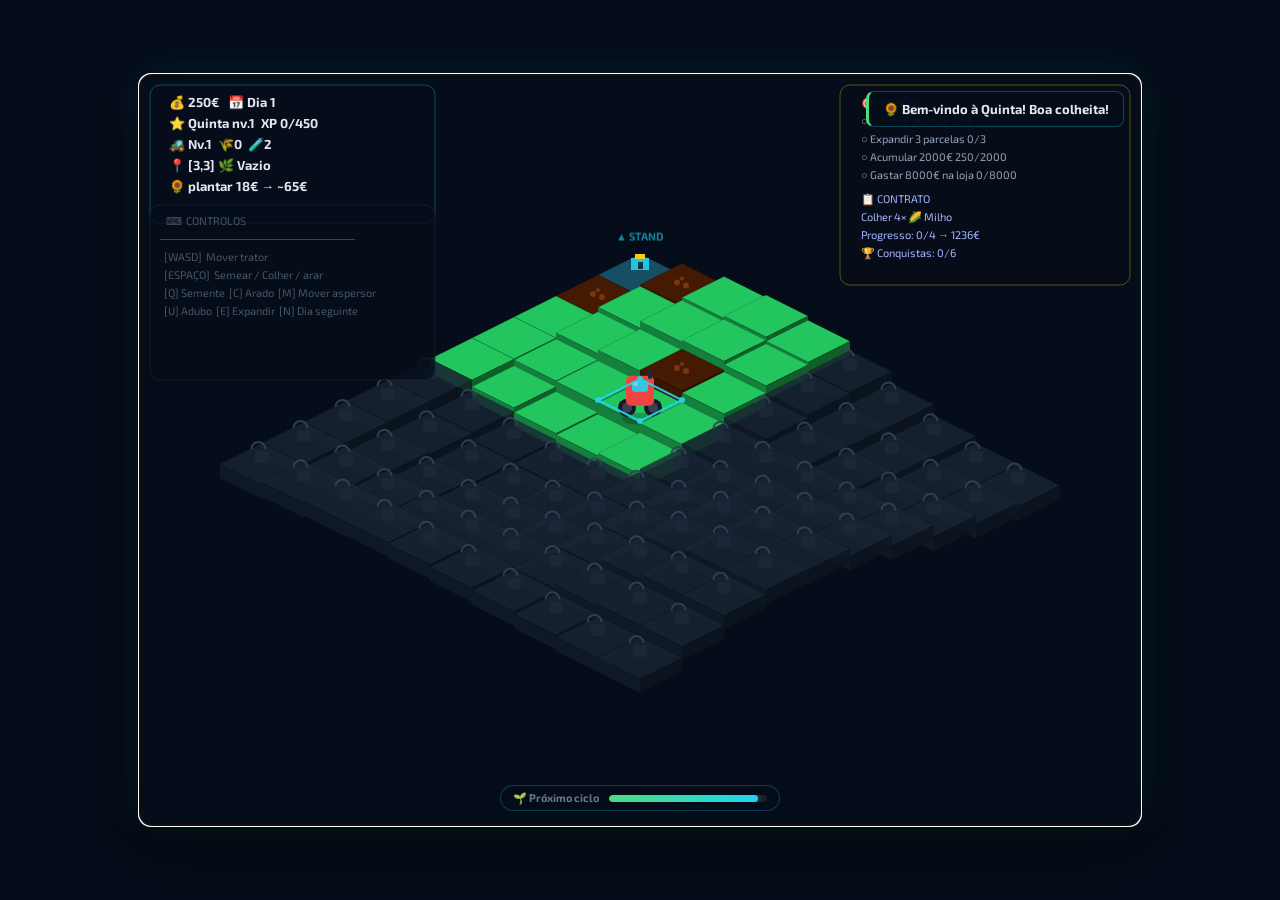
==== index.html @ 66c6b485 "Add initial Phaser isometric farm game Project scaffold for an isometric farm game using Phaser 3. A" ====
<!DOCTYPE html>
<html lang="pt">
<head>
    <meta charset="UTF-8">
    <meta name="viewport" content="width=device-width,initial-scale=1">
    <title>Quinta Isométrica — Turbo Edition</title>
    <link rel="preconnect" href="https://fonts.googleapis.com">
    <link rel="preconnect" href="https://fonts.gstatic.com" crossorigin>
    <link href="https://fonts.googleapis.com/css2?family=Exo+2:wght@400;700;900&display=swap" rel="stylesheet">
    <link rel="stylesheet" href="css/game.css">
</head>
<body>
<div id="game-wrapper">
    <div id="toasts"></div>
    <div id="growbar"><span>🌱 Próximo ciclo</span><div id="growtrack"><div id="growfill"></div></div></div>
</div>
<script src="phaser.min.js"></script>
<script src="js/config.js"></script>
<script src="js/ui.js"></script>
<script src="js/state.js"></script>
<script src="js/fsm.js"></script>
<script src="js/scenes/CenaQuinta.js"></script>
<script src="js/scenes/CenaLoja.js"></script>
<script src="js/main.js"></script>
</body>
</html>
---- css/game.css ----
* { margin: 0; padding: 0; box-sizing: border-box; }
body {
    background: #060d1a;
    display: flex;
    justify-content: center;
    align-items: center;
    height: 100vh;
    overflow: hidden;
}
#game-wrapper {
    position: relative;
    width: 1000px;
    height: 750px;
}
canvas {
    display: block;
    border-radius: 12px;
    box-shadow: 0 0 0 2px rgba(34,211,238,0.3), 0 0 40px rgba(34,211,238,0.12), 0 20px 50px rgba(0,0,0,0.8);
}
#toasts {
    position: absolute;
    top: 16px; right: 16px;
    display: flex; flex-direction: column; gap: 8px;
    z-index: 100; pointer-events: none;
}
.toast {
    background: rgba(6,13,26,0.96);
    border: 1px solid rgba(34,211,238,0.3);
    border-left: 3px solid #22d3ee;
    border-radius: 8px;
    padding: 9px 14px;
    color: #e2e8f0;
    font-family: 'Exo 2', sans-serif;
    font-size: 13px; font-weight: 700;
    animation: tIn 0.25s ease forwards;
    white-space: nowrap;
}
.toast.ok  { border-left-color: #4ade80; }
.toast.war { border-left-color: #facc15; }
.toast.err { border-left-color: #f87171; }
@keyframes tIn  { from { opacity:0; transform:translateX(16px); } to { opacity:1; transform:translateX(0); } }
@keyframes tOut { from { opacity:1; } to { opacity:0; transform:translateX(16px); } }
.coin-pop {
    position: absolute;
    font-family: 'Exo 2', sans-serif;
    font-size: 17px; font-weight: 900;
    color: #facc15;
    text-shadow: 0 0 10px rgba(250,204,21,0.7);
    pointer-events: none;
    animation: cpop 1s ease forwards;
}
@keyframes cpop { 0%{opacity:1;transform:translateY(0) scale(1);} 100%{opacity:0;transform:translateY(-55px) scale(1.2);} }
#growbar {
    position: absolute;
    bottom: 14px; left: 50%; transform: translateX(-50%);
    width: 280px;
    background: rgba(6,13,26,0.82);
    border: 1px solid rgba(34,211,238,0.25);
    border-radius: 20px;
    padding: 5px 12px;
    display: flex; align-items: center; gap: 10px;
    pointer-events: none;
}
#growbar span { font-family:'Exo 2',sans-serif; font-size:11px; font-weight:700; color:#64748b; white-space:nowrap; }
#growtrack { flex:1; height:7px; background:rgba(255,255,255,0.08); border-radius:10px; overflow:hidden; }
#growfill  { height:100%; background: linear-gradient(90deg,#4ade80,#22d3ee); border-radius:10px; width:0%; transition:width 0.15s linear; box-shadow:0 0 6px rgba(74,222,128,0.5); }
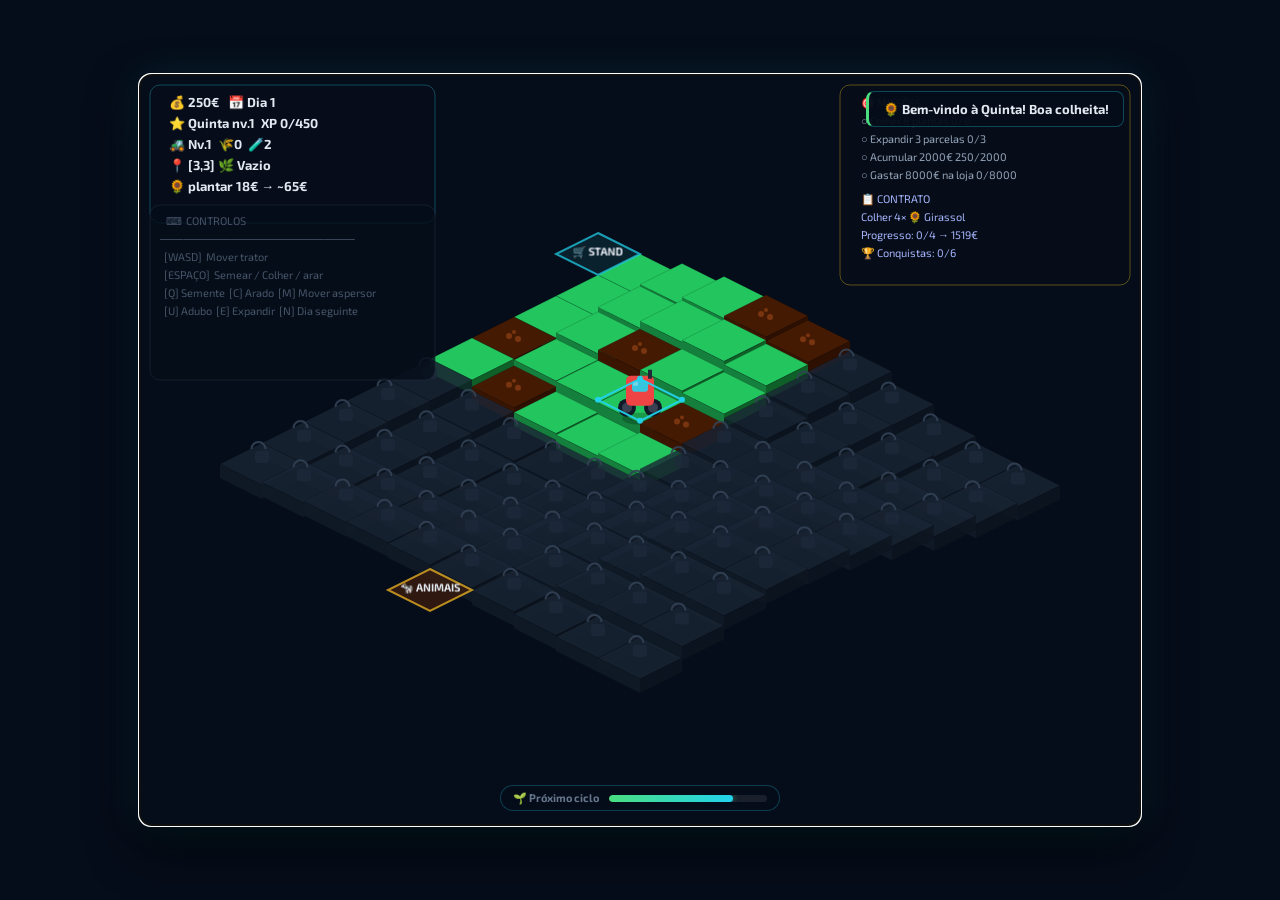
==== commit d6ebc4f1: "Criação de Pomar e de Curral de Animais" ====
--- a/index.html
+++ b/index.html
@@ -20,7 +20,9 @@
 <script src="js/state.js"></script>
 <script src="js/fsm.js"></script>
 <script src="js/scenes/CenaQuinta.js"></script>
+<script src="js/scenes/CenaPomar.js"></script>
+<script src="js/scenes/CenaAnimais.js"></script>
 <script src="js/scenes/CenaLoja.js"></script>
 <script src="js/main.js"></script>
 </body>
-</html>+</html>
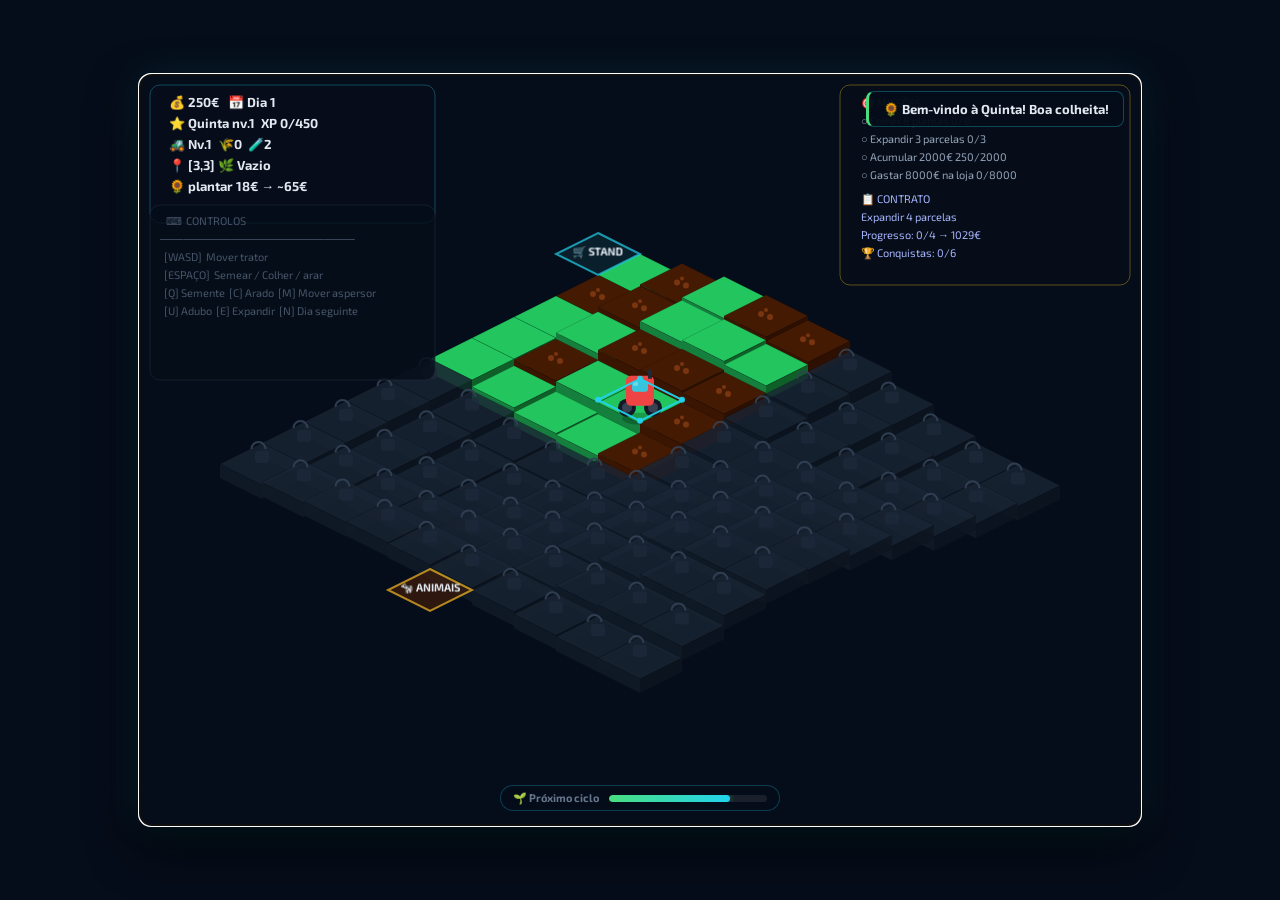
==== commit 59001d5b: "registo das cenas no index" ====
--- a/index.html
+++ b/index.html
@@ -23,6 +23,8 @@
 <script src="js/scenes/CenaPomar.js"></script>
 <script src="js/scenes/CenaAnimais.js"></script>
 <script src="js/scenes/CenaLoja.js"></script>
+<script src="js/scenes/TelaInicio.js"></script>
+<script src="js/scenes/MenuPausa.js"></script>
 <script src="js/main.js"></script>
 </body>
 </html>
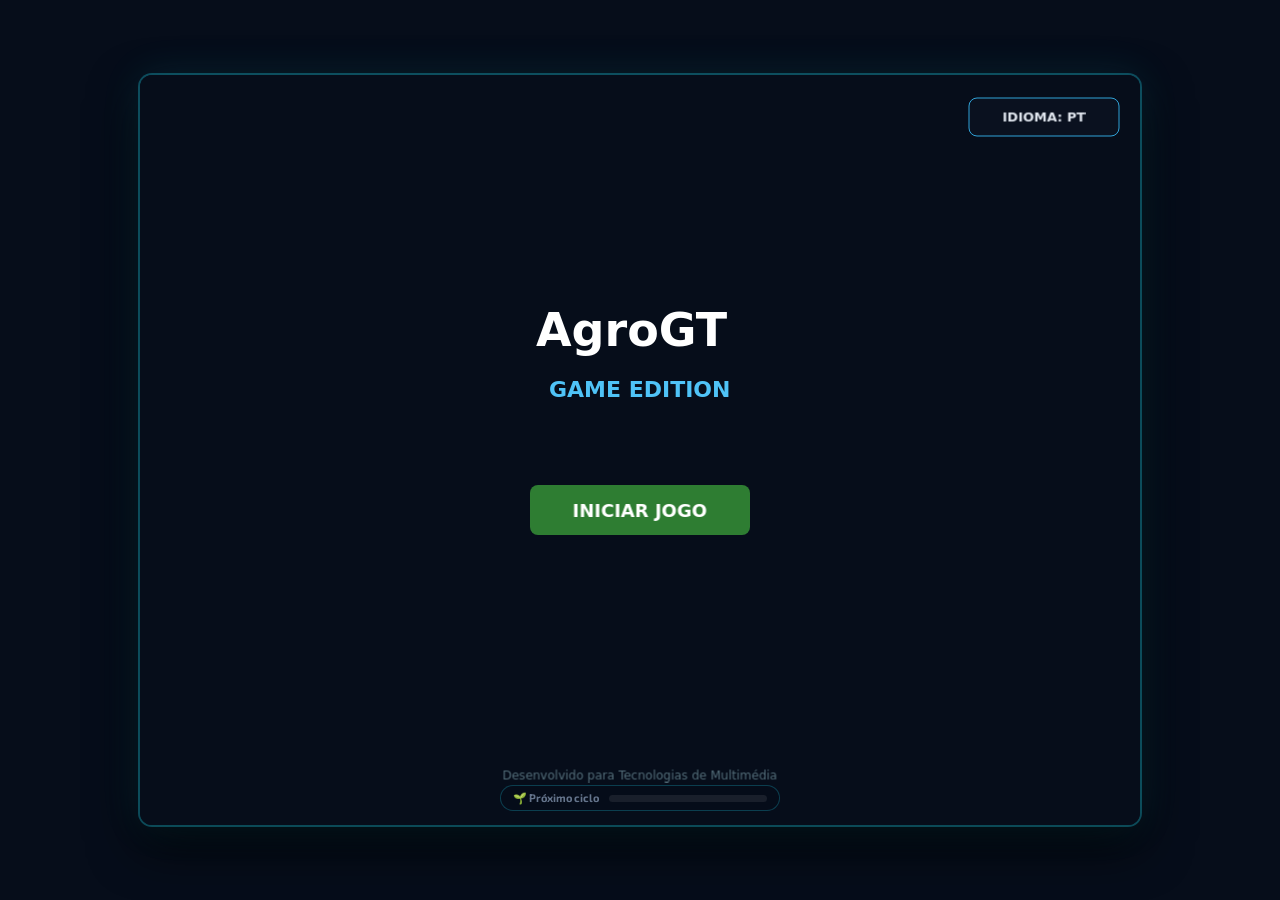
==== commit 682b09b4: "Add audio engine and i18n support Introduce AudioJogo (web audio helper) and IdiomasJogo (translatio" ====
--- a/index.html
+++ b/index.html
@@ -16,6 +16,8 @@
 </div>
 <script src="phaser.min.js"></script>
 <script src="js/config.js"></script>
+<script src="js/audio.js"></script>
+<script src="js/i18n.js"></script>
 <script src="js/ui.js"></script>
 <script src="js/state.js"></script>
 <script src="js/fsm.js"></script>
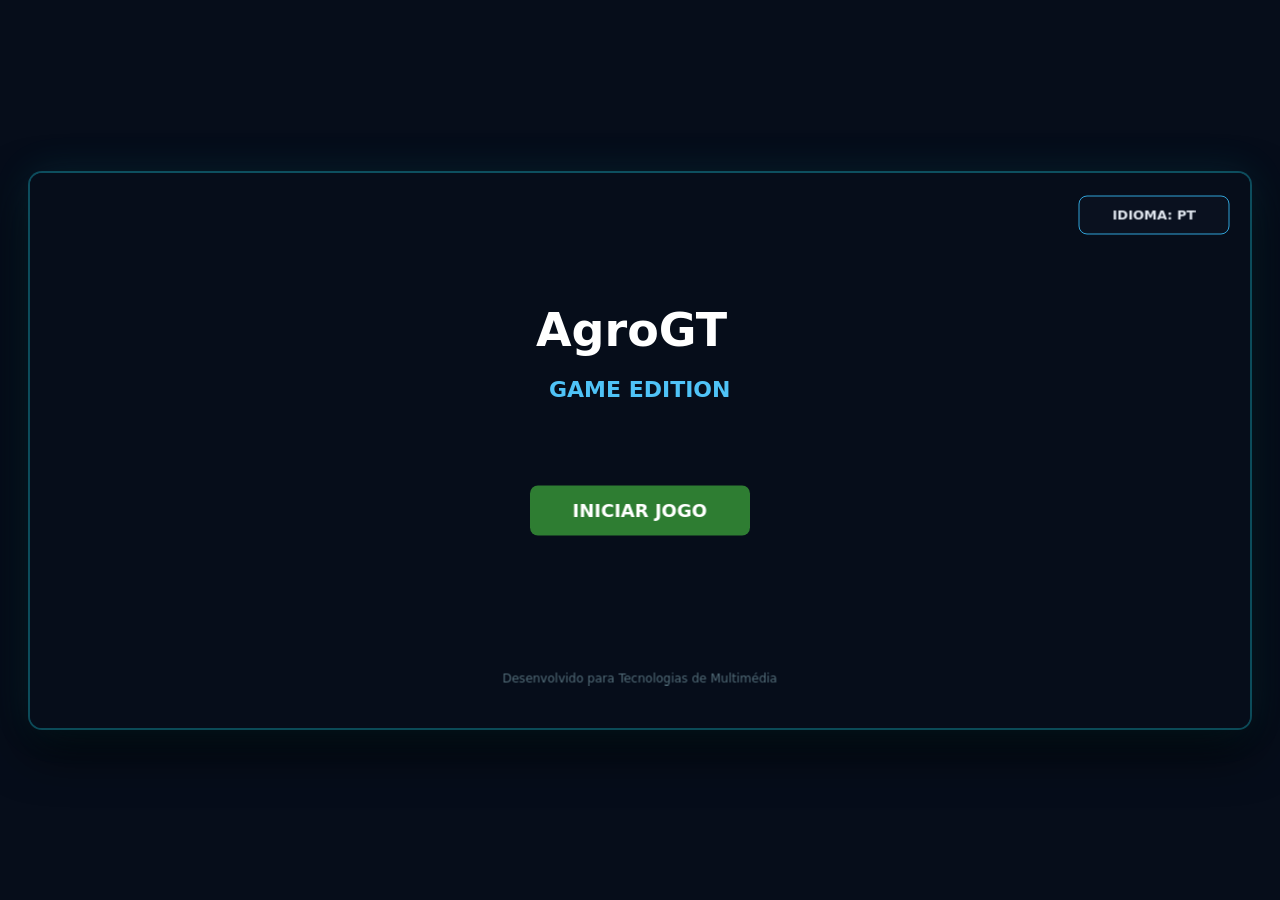
==== commit 06be1b31: "Seed-zones: crops, scenes and UI polish Adds a cache-busting version tag to CSS/JS and fixes HTML in" ====
--- a/index.html
+++ b/index.html
@@ -1,32 +1,32 @@
-<!DOCTYPE html>
+﻿<!DOCTYPE html>
 <html lang="pt">
 <head>
     <meta charset="UTF-8">
     <meta name="viewport" content="width=device-width,initial-scale=1">
-    <title>Quinta Isométrica — Turbo Edition</title>
     <link rel="preconnect" href="https://fonts.googleapis.com">
     <link rel="preconnect" href="https://fonts.gstatic.com" crossorigin>
     <link href="https://fonts.googleapis.com/css2?family=Exo+2:wght@400;700;900&display=swap" rel="stylesheet">
-    <link rel="stylesheet" href="css/game.css">
+    <link rel="stylesheet" href="css/game.css?v=seed-zones-10">
 </head>
 <body>
 <div id="game-wrapper">
     <div id="toasts"></div>
-    <div id="growbar"><span>🌱 Próximo ciclo</span><div id="growtrack"><div id="growfill"></div></div></div>
 </div>
 <script src="phaser.min.js"></script>
-<script src="js/config.js"></script>
-<script src="js/audio.js"></script>
-<script src="js/i18n.js"></script>
-<script src="js/ui.js"></script>
-<script src="js/state.js"></script>
-<script src="js/fsm.js"></script>
-<script src="js/scenes/CenaQuinta.js"></script>
-<script src="js/scenes/CenaPomar.js"></script>
-<script src="js/scenes/CenaAnimais.js"></script>
-<script src="js/scenes/CenaLoja.js"></script>
-<script src="js/scenes/TelaInicio.js"></script>
-<script src="js/scenes/MenuPausa.js"></script>
-<script src="js/main.js"></script>
+<script src="js/config.js?v=seed-zones-10"></script>
+<script src="js/audio.js?v=seed-zones-10"></script>
+<script src="js/i18n.js?v=seed-zones-10"></script>
+<script src="js/ui.js?v=seed-zones-10"></script>
+<script src="js/state.js?v=seed-zones-10"></script>
+<script src="js/fsm.js?v=seed-zones-10"></script>
+<script src="js/scenes/CenaQuinta.js?v=seed-zones-10"></script>
+<script src="js/scenes/CenaPomar.js?v=seed-zones-10"></script>
+<script src="js/scenes/CenaAnimais.js?v=seed-zones-10"></script>
+<script src="js/scenes/CenaLoja.js?v=seed-zones-10"></script>
+<script src="js/scenes/TelaInicio.js?v=seed-zones-10"></script>
+<script src="js/scenes/MenuPausa.js?v=seed-zones-10"></script>
+<script src="js/main.js?v=seed-zones-10"></script>
 </body>
 </html>
+
+
--- a/css/game.css
+++ b/css/game.css
@@ -5,12 +5,13 @@
     justify-content: center;
     align-items: center;
     height: 100vh;
+    padding: 30px;
     overflow: hidden;
 }
 #game-wrapper {
     position: relative;
-    width: 1000px;
-    height: 750px;
+    width: var(--game-width, calc(100vw - 60px));
+    height: var(--game-height, calc(100vh - 60px));
 }
 canvas {
     display: block;
